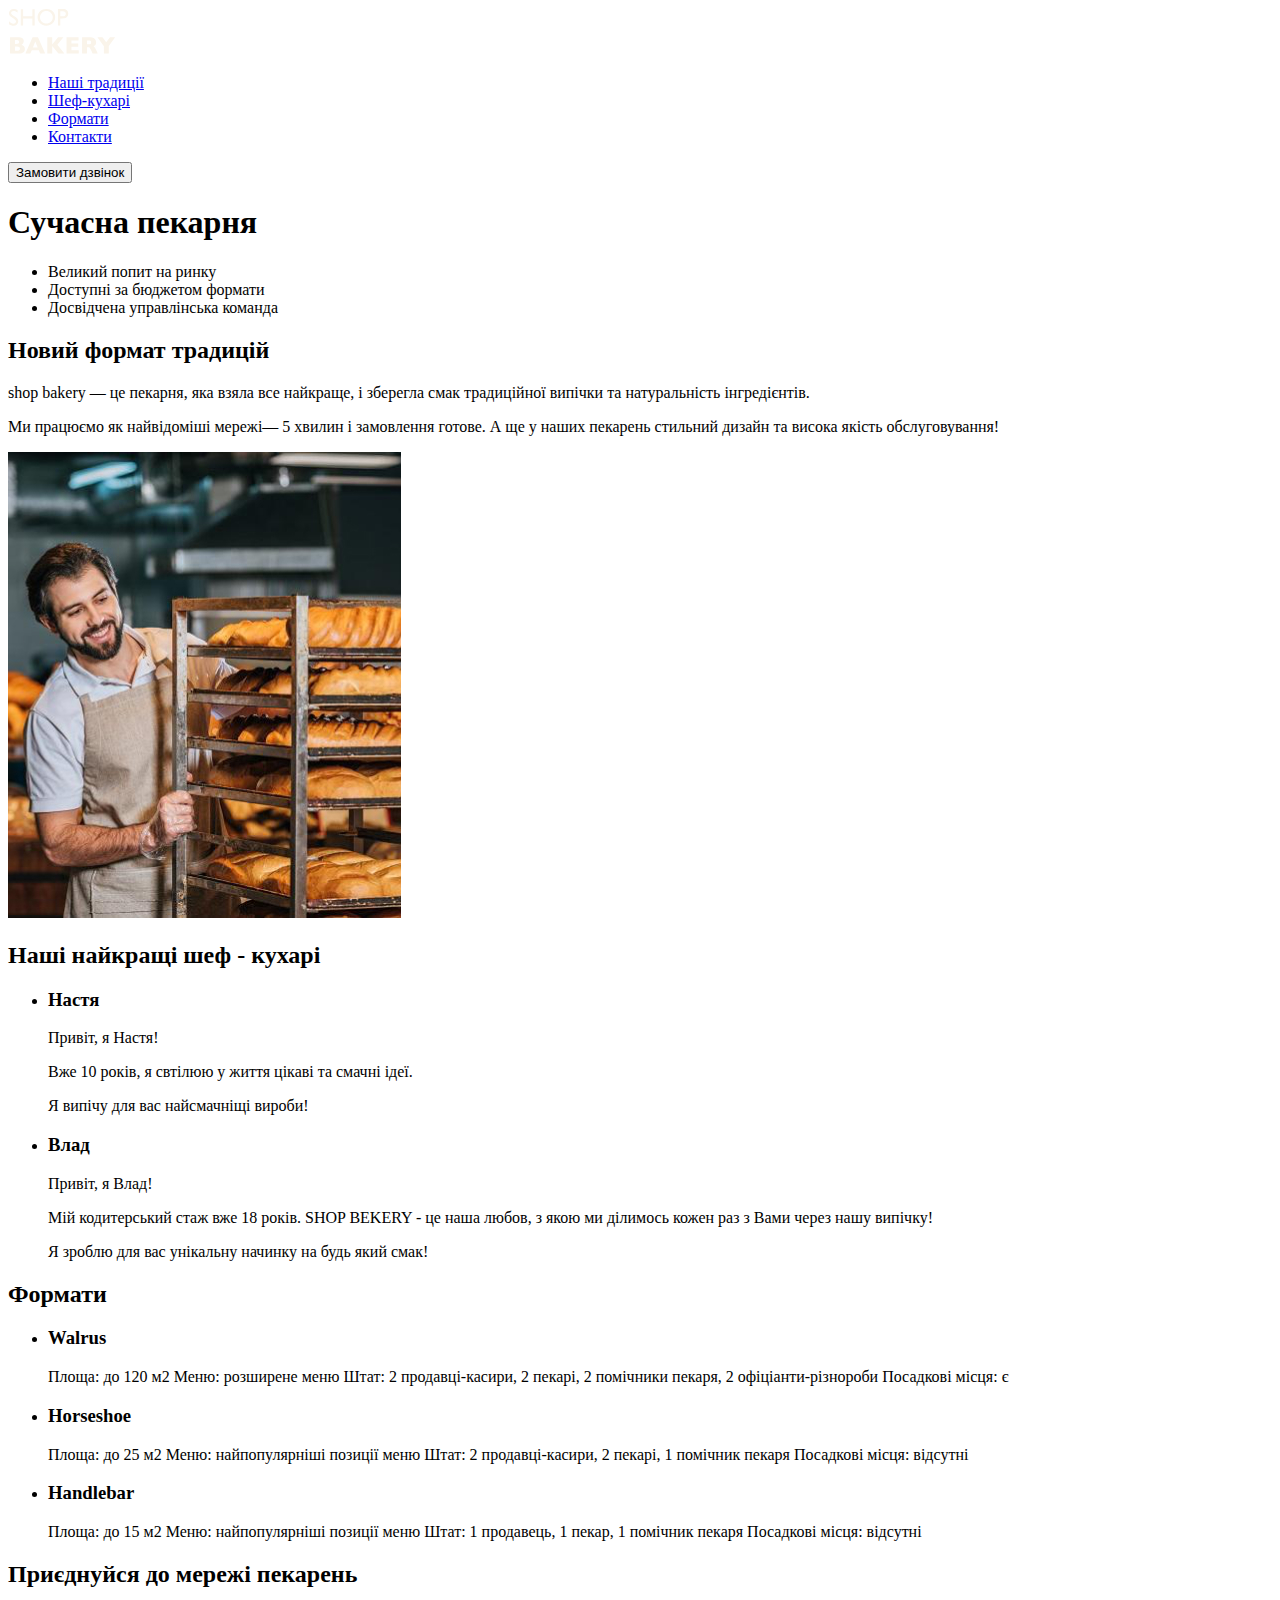
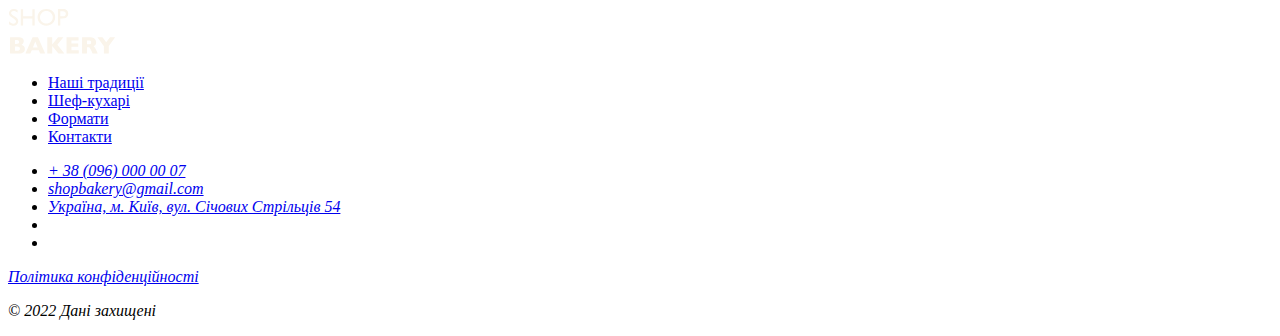
==== index.html @ 0921bd79 "Update index.html and add images" ====
<!DOCTYPE html>
<html lang="en">

<head>
    <meta charset="UTF-8">
    <meta name="viewport" content="width=device-width, initial-scale=1.0">
    <title>Сучасна пекарня</title>
</head>

<body>
    <header>
        <nav>
            <a href="#">
                <img src="./images/logo.svg" alt="логотип: Сучасна пекарня">
            </a>
            <ul>
                <li>
                    <a href="#">Наші традиції</a>
                </li>
                <li>
                    <a href="#">Шеф-кухарі</a>
                </li>
                <li>
                    <a href="#">Формати</a>
                </li>
                <li>
                    <a href="#">Контакти</a>
                </li>
            </ul>
        </nav>
        <button type="button">Замовити дзвінок</button>
    </header>
    <main>
        <section>
            <h1>Сучасна пекарня</h1>
        </section>
        <section>
            <ul>
                <li>Великий попит на ринку </li>
                <li>Доступні за бюджетом формати</li>
                <li>Досвідчена управлінська команда</li>
            </ul>
            <h2>Новий формат традицій</h2>
            <p>
                <span>shop bakery</span> — це пекарня, яка взяла все найкраще, і зберегла смак традиційної випічки та натуральність інгредієнтів.
            </p>
            <p>
                Ми працюємо як найвідоміші мережі— <span>5 хвилин і замовлення готове</span>. А ще у наших пекарень стильний дизайн та висока якість обслуговування!
            </p>
            <img src="./images/baker-man.jpg" alt="мужчина пекарь смотрит на батон с улыбкой">
        </section>
        <section>
            <h2>Наші найкращі шеф - кухарі</h2>
            <ul>
                <li>
                    <article>
                        <h3>Настя</h3>
                        <p>Привіт, я Настя!</p>
                        <p>Вже 10 років, я свтілюю у життя цікаві та смачні ідеї.</p>
                        <p>Я випічу для вас найсмачніщі вироби! </p>
                    </article>
                </li>
                <li>
                    <article>
                        <h3>Влад</h3>
                        <p>Привіт, я Влад!</p>
                        <p>Мій кодитерський стаж вже 18 років. SHOP BEKERY - це наша любов, з якою ми ділимось кожен раз з Вами через нашу випічку!</p>
                        <p>Я зроблю для вас унікальну начинку на будь який смак!</p>
                    </article>
                </li>
            </ul>
        </section>
        <section>
            <h2> Формати</h2>
            <ul>
                <li>
                    <article>
                        <h3>Walrus</h3>
                        <p> Площа: до 120 м2 Меню: розширене меню Штат: 2 продавці-касири, 2 пекарі, 2 помічники пекаря, 2 офіціанти-різнороби Посадкові місця: є</p>
                    </article>
                </li>
                <li>
                    <article>
                        <h3>Horseshoe</h3>
                        <p>Площа: до 25 м2 Меню: найпопулярніші позиції меню Штат: 2 продавці-касири, 2 пекарі, 1 помічник пекаря Посадкові місця: відсутні</p>
                    </article>
                </li>
                <li>
                    <article>
                        <h3>Handlebar</h3>
                        <p>Площа: до 15 м2 Меню: найпопулярніші позиції меню Штат: 1 продавець, 1 пекар, 1 помічник пекаря Посадкові місця: відсутні</p>
                    </article>
                </li>
            </ul>
        </section>
        <section>
            <h2> Приєднуйся до мережі пекарень </h2>
        </section>
    </main>
    <footer>
        <nav>
            <a href="#">
                <img src="./images/logo.svg" alt="логотип: Сучасна пекарня">
            </a>
            <ul>
                <li>
                    <a href="#">Наші традиції</a>
                </li>
                <li>
                    <a href="#">Шеф-кухарі</a>
                </li>
                <li>
                    <a href="#">Формати</a>
                </li>
                <li>
                    <a href="#">Контакти</a>
                </li>
            </ul>
        </nav>
        <address>
            <ul>
                <li>
                    <a href="tel:380960000007">+ 38 (096) 000 00 07 </a>
                </li>
                <li>
                    <a href="mailto:shopbakery@gmail.com">shopbakery@gmail.com</a>
                </li>
                <li><a href="https://maps.app.goo.gl/GXps2FSDBf7oN2yh8" target="_blank">Україна, м. Київ, 
                    вул. Січових Стрільців 54</a>
                </li>
                <li><a href="#" target="_blank"> <!-- facebook icon--> </a></li>
                <li><a href="#" target="_blank"> <!-- instagramm icon--> </a></li>
            
            </ul>
            <a href="#" target="_blank"> Політика конфіденційності </a>
            <p>© 2022 Дані захищені</p>
        </address>
    </footer>
</body>

</html>
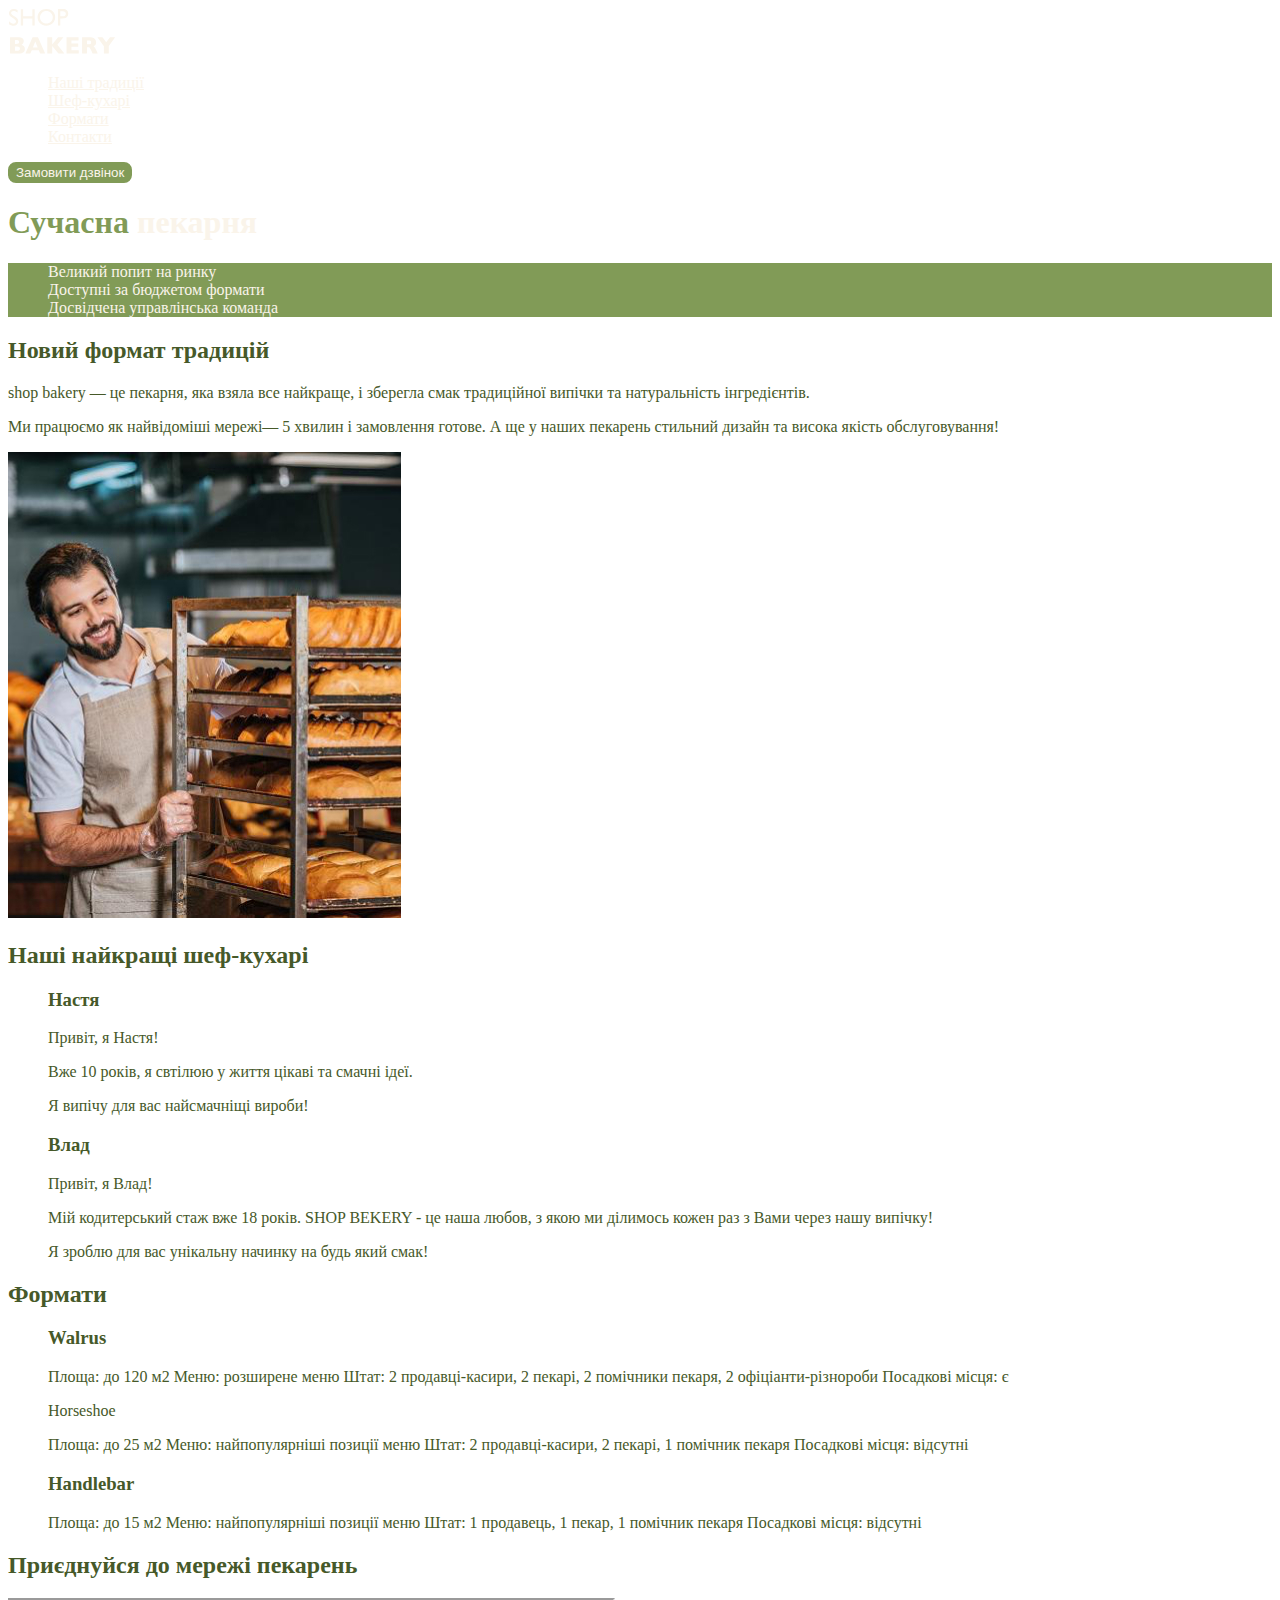
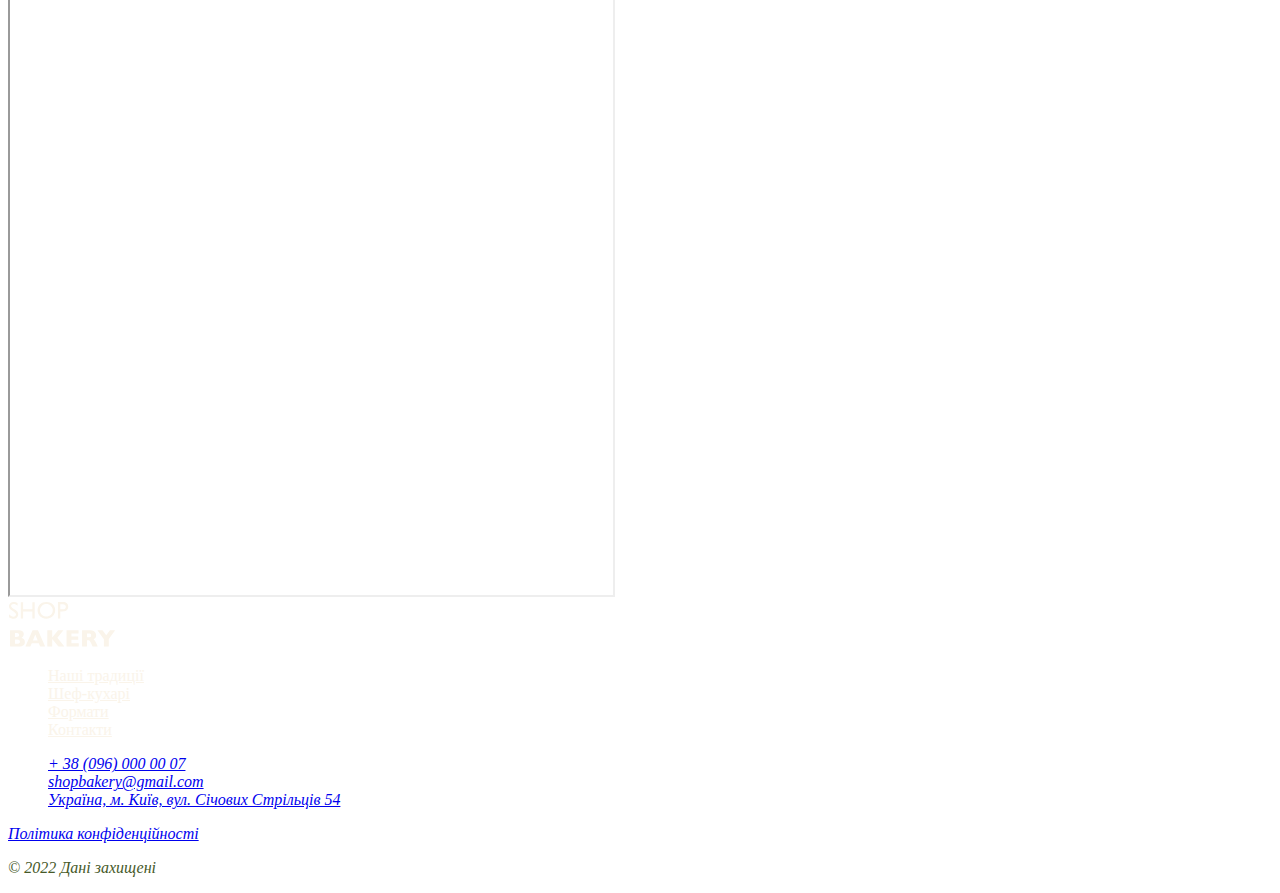
==== commit efe5fbff: "Add styles css and add css variables" ====
--- a/index.html
+++ b/index.html
@@ -1,46 +1,47 @@
 <!DOCTYPE html>
-<html lang="en">
+<html lang="uk">
 
 <head>
     <meta charset="UTF-8">
     <meta name="viewport" content="width=device-width, initial-scale=1.0">
     <title>Сучасна пекарня</title>
+    <link rel="stylesheet" href="./css/styles.css">
 </head>
 
 <body>
     <header>
         <nav>
-            <a href="#">
+            <a href="/">
                 <img src="./images/logo.svg" alt="логотип: Сучасна пекарня">
             </a>
             <ul>
                 <li>
-                    <a href="#">Наші традиції</a>
+                    <a class="link" href="#tradition_section">Наші традиції</a>
                 </li>
                 <li>
-                    <a href="#">Шеф-кухарі</a>
+                    <a class="link" href="#chefs_section">Шеф-кухарі</a>
                 </li>
                 <li>
-                    <a href="#">Формати</a>
+                    <a class="link" href="#formats_section">Формати</a>
                 </li>
                 <li>
-                    <a href="#">Контакти</a>
+                    <a class="link" href="#contact_section">Контакти</a>
                 </li>
             </ul>
         </nav>
-        <button type="button">Замовити дзвінок</button>
+        <button class="button" type="button">Замовити дзвінок</button>
     </header>
     <main>
         <section>
-            <h1>Сучасна пекарня</h1>
+            <h1 class="hero-title"><span class="accent">Сучасна</span> пекарня</h1>
         </section>
-        <section>
-            <ul>
+        <section id="tradition_section">
+            <ul class="advantages_list">
                 <li>Великий попит на ринку </li>
                 <li>Доступні за бюджетом формати</li>
                 <li>Досвідчена управлінська команда</li>
             </ul>
-            <h2>Новий формат традицій</h2>
+            <h2 class="section-title">Новий формат традицій</h2>
             <p>
                 <span>shop bakery</span> — це пекарня, яка взяла все найкраще, і зберегла смак традиційної випічки та натуральність інгредієнтів.
             </p>
@@ -49,8 +50,8 @@
             </p>
             <img src="./images/baker-man.jpg" alt="мужчина пекарь смотрит на батон с улыбкой">
         </section>
-        <section>
-            <h2>Наші найкращі шеф - кухарі</h2>
+        <section id="chefs_section">
+            <h2 class="section-title">Наші найкращі <span class="accent">шеф-кухарі</span></h2>
             <ul>
                 <li>
                     <article>
@@ -70,50 +71,54 @@
                 </li>
             </ul>
         </section>
-        <section>
-            <h2> Формати</h2>
+        <section id="formats_section">
+            <h2 class="section-title"> Формати</h2>
             <ul>
                 <li>
                     <article>
-                        <h3>Walrus</h3>
+                        <h3 lang="en">Walrus</h3>
                         <p> Площа: до 120 м2 Меню: розширене меню Штат: 2 продавці-касири, 2 пекарі, 2 помічники пекаря, 2 офіціанти-різнороби Посадкові місця: є</p>
                     </article>
                 </li>
                 <li>
                     <article>
-                        <h3>Horseshoe</h3>
-                        <p>Площа: до 25 м2 Меню: найпопулярніші позиції меню Штат: 2 продавці-касири, 2 пекарі, 1 помічник пекаря Посадкові місця: відсутні</p>
+                        <h3lang="en">Horseshoe</h3>
+                            <p>Площа: до 25 м2 Меню: найпопулярніші позиції меню Штат: 2 продавці-касири, 2 пекарі, 1 помічник пекаря Посадкові місця: відсутні</p>
                     </article>
                 </li>
                 <li>
                     <article>
-                        <h3>Handlebar</h3>
+                        <h3 lang="en">Handlebar</h3>
                         <p>Площа: до 15 м2 Меню: найпопулярніші позиції меню Штат: 1 продавець, 1 пекар, 1 помічник пекаря Посадкові місця: відсутні</p>
                     </article>
                 </li>
             </ul>
         </section>
-        <section>
-            <h2> Приєднуйся до мережі пекарень </h2>
+        <section id="contact_section">
+            <h2 class="section-title"> Приєднуйся до мережі пекарень </h2>
+            <iframe src="https://www.google.com/maps/embed?pb=!1m18!1m12!1m3!1d2540.1640531314047!2d30.491233500000003!3d50.4566697!2m3!1f0!2f0!3f0!3m2!1i1024!2i768!4f13.1!3m3!1m2!1s0x40d4ce637bfe1717%3A0x5370c2254ad1b952!2z0YPQuy4g0KHQtdGH0LXQstGL0YUg0KHRgtGA0LXQu9GM0YbQvtCyLCA1NCwg0JrQuNC10LIsIDAyMDAw!5e0!3m2!1sru!2sua!4v1700148308128!5m2!1sru!2sua"
+                width="603" height="595" allowfullscreen="" loading="lazy" referrerpolicy="no-referrer-when-downgrade">
+            </iframe>
         </section>
     </main>
+
     <footer>
         <nav>
-            <a href="#">
+            <a href="/">
                 <img src="./images/logo.svg" alt="логотип: Сучасна пекарня">
             </a>
             <ul>
                 <li>
-                    <a href="#">Наші традиції</a>
+                    <a class="link" href="#tradition_section">Наші традиції</a>
                 </li>
                 <li>
-                    <a href="#">Шеф-кухарі</a>
+                    <a class="link" href="#chefs_section">Шеф-кухарі</a>
                 </li>
                 <li>
-                    <a href="#">Формати</a>
+                    <a class="link" href="#formats_section">Формати</a>
                 </li>
                 <li>
-                    <a href="#">Контакти</a>
+                    <a class="link" href="#contact_section">Контакти</a>
                 </li>
             </ul>
         </nav>
@@ -133,7 +138,7 @@
             
             </ul>
             <a href="#" target="_blank"> Політика конфіденційності </a>
-            <p>© 2022 Дані захищені</p>
+            <p>&copy; 2022 Дані захищені</p>
         </address>
     </footer>
 </body>
--- a/css/styles.css
+++ b/css/styles.css
@@ -0,0 +1,55 @@
+:root{
+    --color-primary-light: #faf4ea;
+    --color-primary-dark: #31261a;
+    --color-brand-light: #819b57;
+    --color-brand-dark: #465929;
+}
+
+/* base section */
+body{
+    color: var(--color-brand-dark);
+}
+ul {
+  list-style-type: none;
+}
+
+/* button section */
+.button {
+  border-radius: 8px;
+  border: 2px solid var(--color-brand-light);
+  background-color: var(--color-brand-light);
+  color: var(--color-primary-light);
+  cursor: pointer;
+}
+.button:hover {
+  box-shadow: 0.3em 0.3em 1em rgb(5, 5, 5);
+}
+.button:active {
+  background-color: transparent;
+  color: var(--color-brand-dark);
+}
+/* link section */
+.link {
+  color: var(--color-primary-light);
+}
+.link:hover {
+  color: var(--color-brand-light);
+}
+
+/* Hero section */
+.hero-title {
+  color: var(--color-primary-light);
+}
+.hero-title .accent {
+  color: var(--color-brand-light);
+}
+
+/* advantage section */
+.advantages_list {
+  background-color: var(--color-brand-light);
+  color: var(--color-primary-light);
+}
+
+.section-title .accent{
+    color: var(--color-brand-dark);
+}
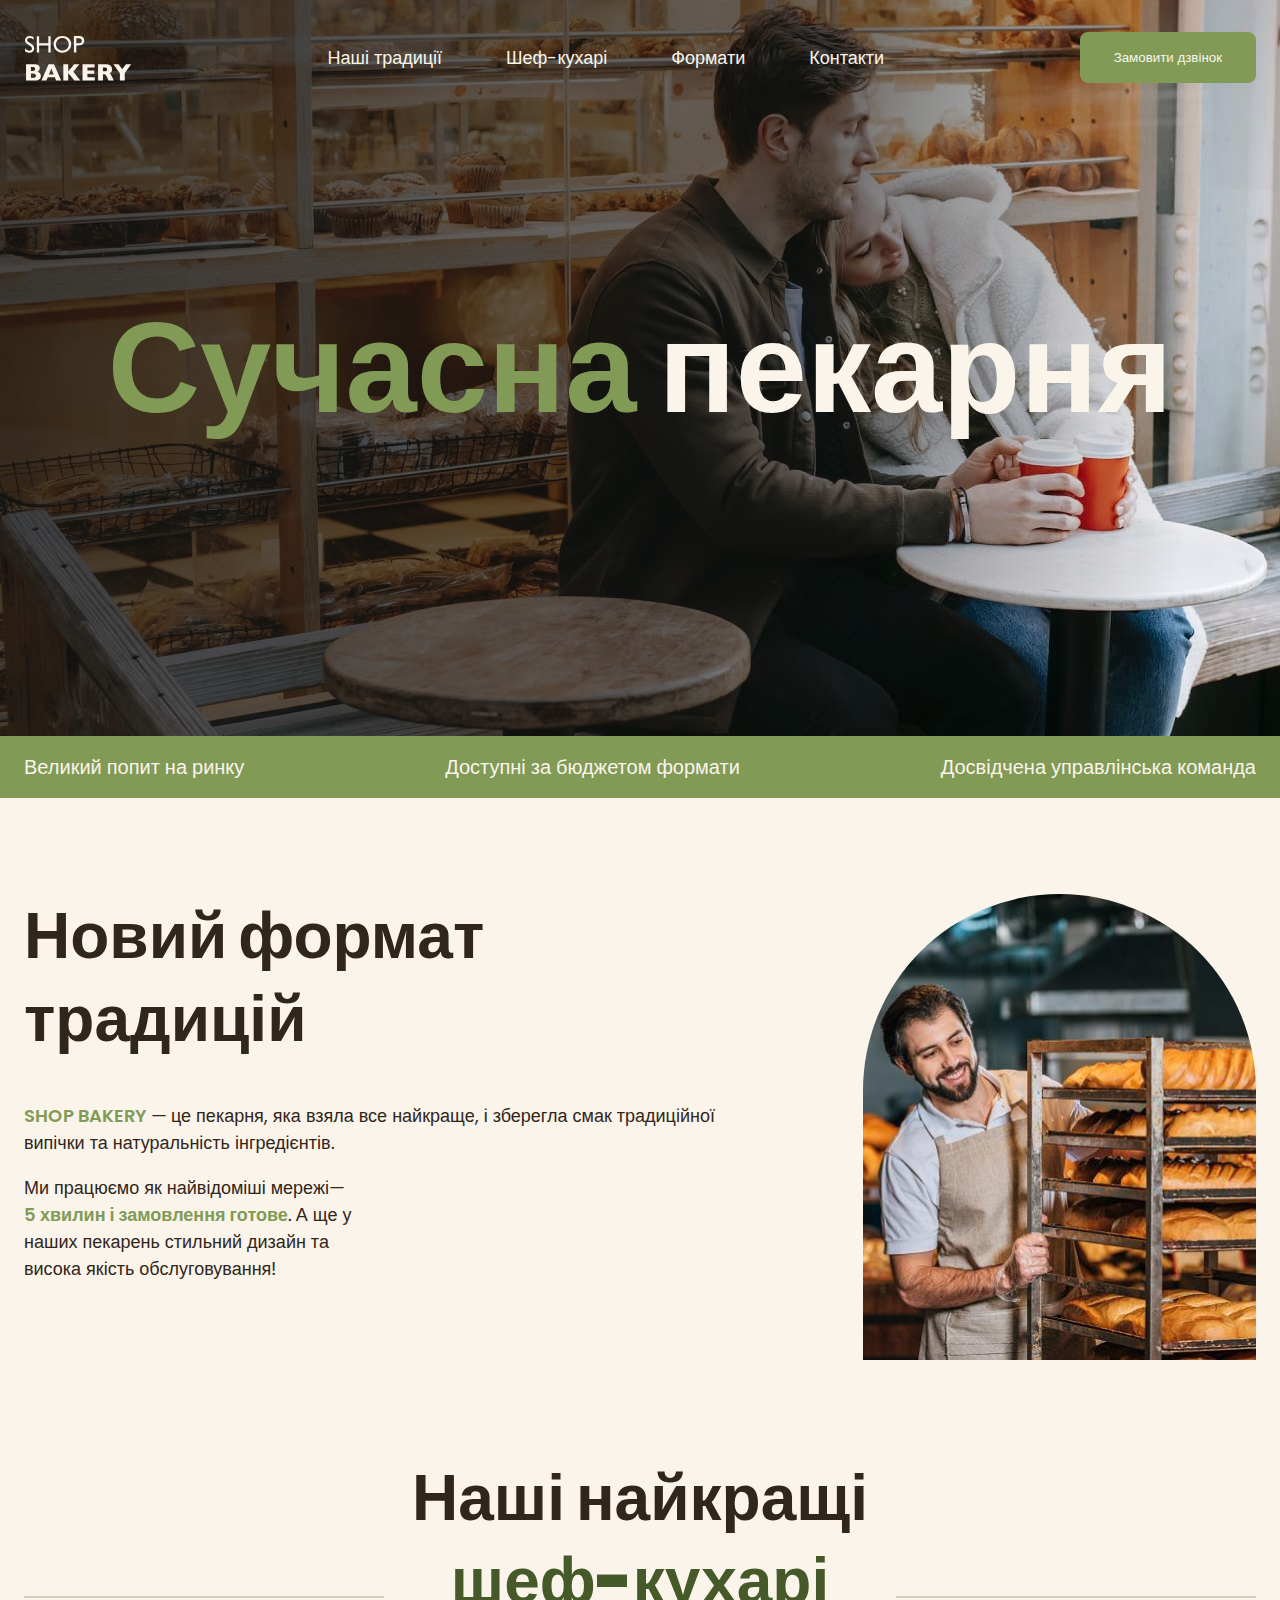
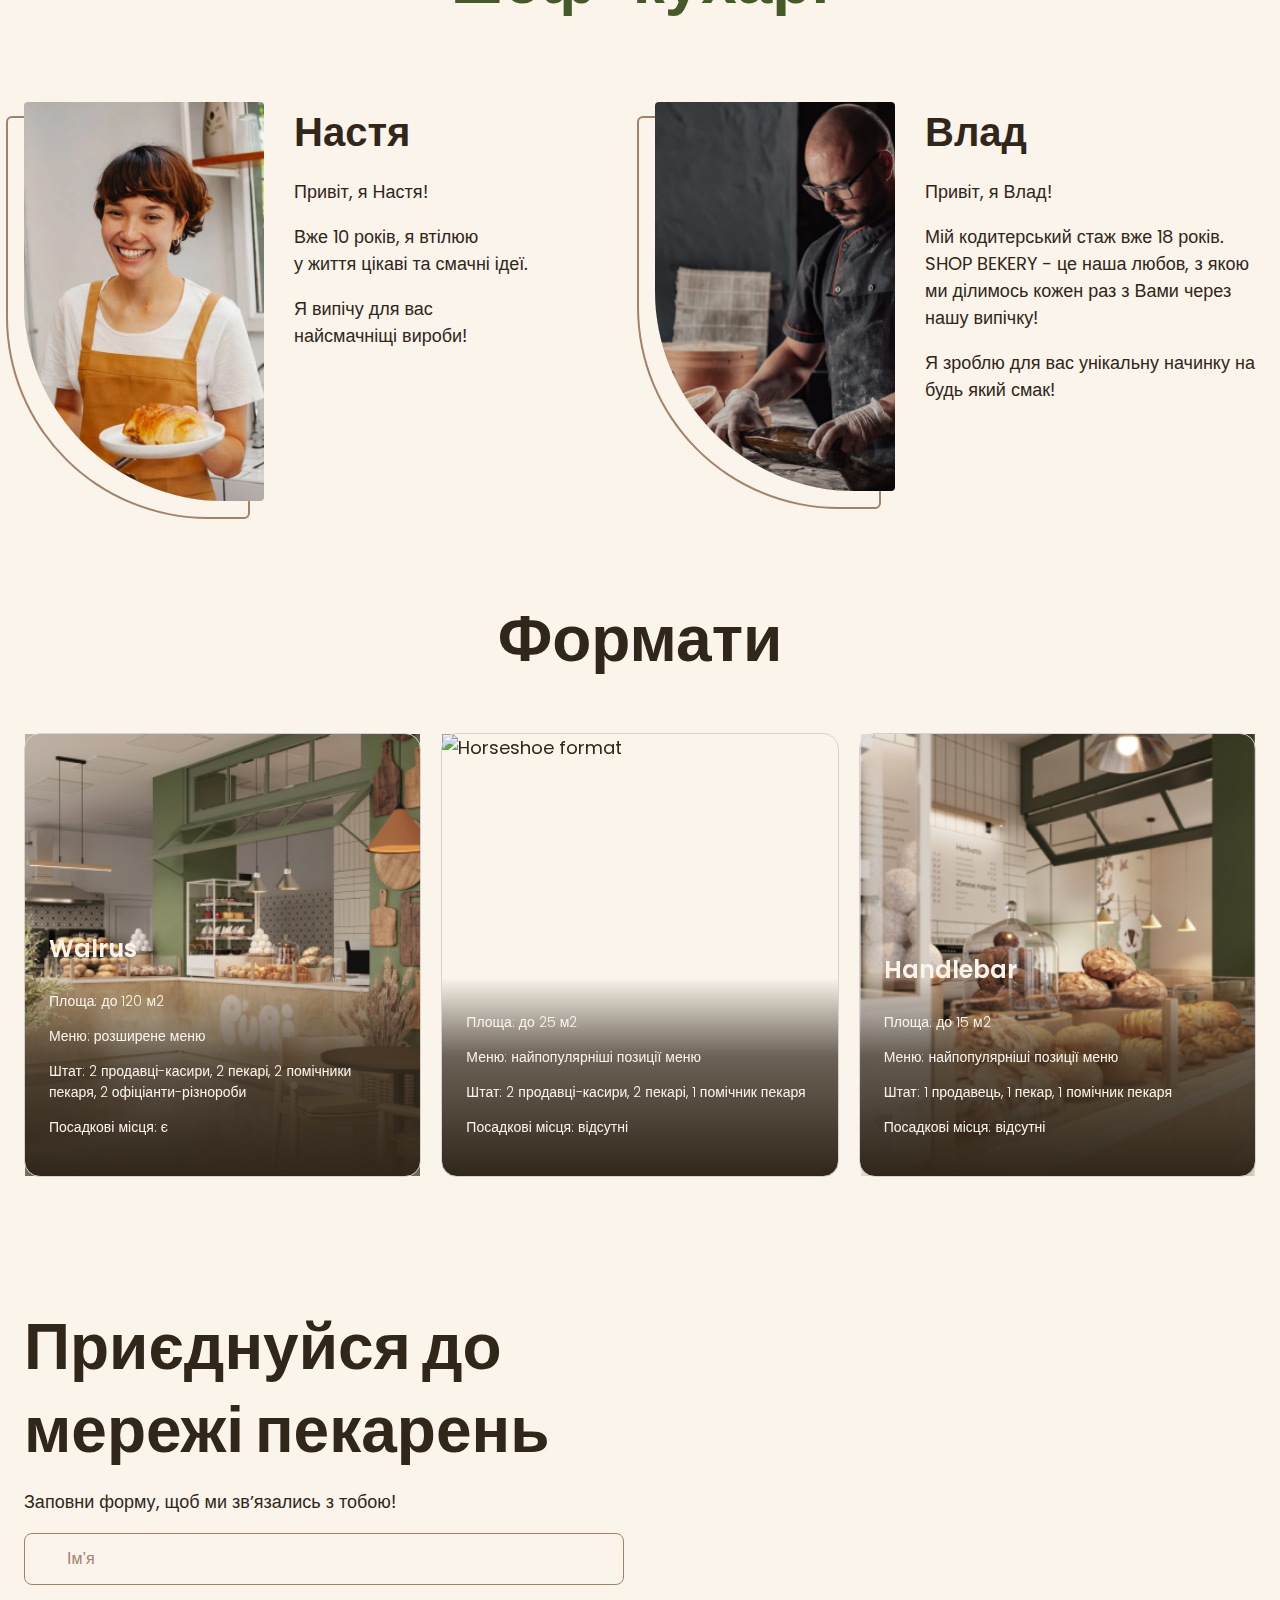
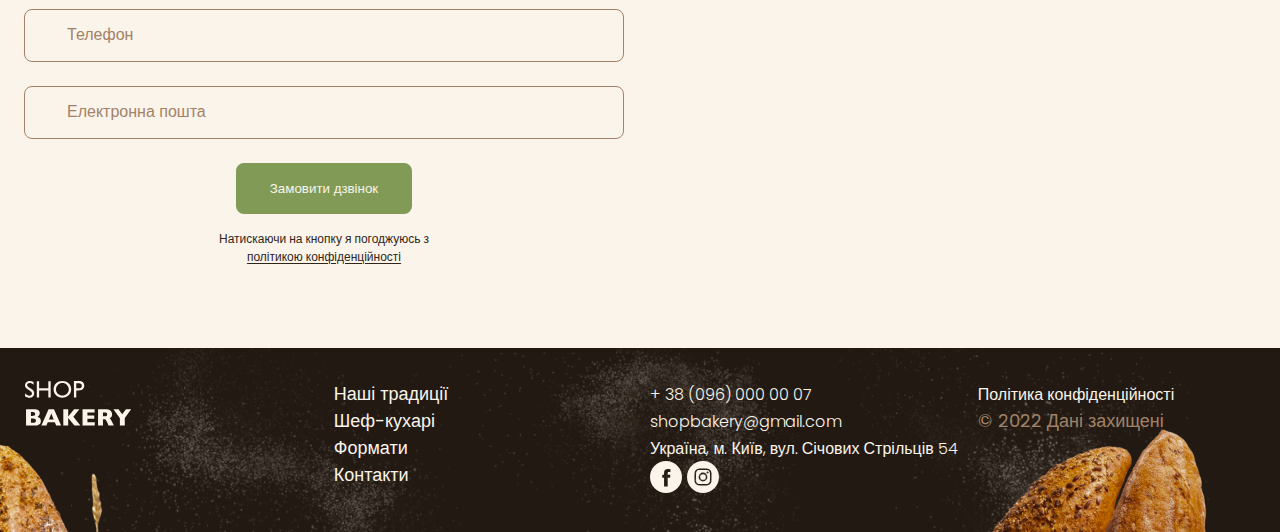
==== commit 10369d31: "Вся CSS верстка" ====
--- a/index.html
+++ b/index.html
@@ -1,146 +1,492 @@
 <!DOCTYPE html>
 <html lang="uk">
+  <head>
+    <meta charset="UTF-8" />
+    <meta name="viewport" content="width=device-width, initial-scale=1.0" />
+    <title>Сучасна пекарня</title>
+    <link rel="stylesheet" href="./css/main.min.css" />
+    <link
+      rel="stylesheet"
+      href="https://cdn.jsdelivr.net/npm/swiper@11/swiper-bundle.min.css"
+    />
+  </head>
 
-<head>
-    <meta charset="UTF-8">
-    <meta name="viewport" content="width=device-width, initial-scale=1.0">
-    <title>Сучасна пекарня</title>
-    <link rel="stylesheet" href="./css/styles.css">
-</head>
-
-<body>
-    <header>
-        <nav>
+  <body>
+    <header class="header">
+      <div class="container">
+        <div class="header__container">
+          <nav class="header__nav">
             <a href="/">
-                <img src="./images/logo.svg" alt="логотип: Сучасна пекарня">
+              <img src="./images/logo.svg" alt="логотип: Сучасна пекарня" />
             </a>
-            <ul>
-                <li>
-                    <a class="link" href="#tradition_section">Наші традиції</a>
-                </li>
-                <li>
-                    <a class="link" href="#chefs_section">Шеф-кухарі</a>
-                </li>
-                <li>
-                    <a class="link" href="#formats_section">Формати</a>
-                </li>
-                <li>
-                    <a class="link" href="#contact_section">Контакти</a>
-                </li>
+            <ul class="header__menu">
+              <li>
+                <a class="link" href="#tradition-section">Наші традиції</a>
+              </li>
+              <li>
+                <a class="link" href="#chefs-section">Шеф-кухарі</a>
+              </li>
+              <li>
+                <a class="link" href="#formats-section">Формати</a>
+              </li>
+              <li>
+                <a class="link" href="#contact-section">Контакти</a>
+              </li>
             </ul>
-        </nav>
-        <button class="button" type="button">Замовити дзвінок</button>
+          </nav>
+          <button class="header__button button modal-btn-open" type="button">
+            Замовити дзвінок
+          </button>
+          <button class="header__burger menu-btn-open" type="button">
+            <svg class="" width="24" height="24">
+              <use href="./images/icons.svg#icon-menu"></use>
+            </svg>
+          </button>
+          <div class="mobile-menu">
+            <button class="mobile-menu__btn-close menu-btn-close" type="button">
+              Close
+            </button>
+          </div>
+        </div>
+      </div>
     </header>
     <main>
-        <section>
-            <h1 class="hero-title"><span class="accent">Сучасна</span> пекарня</h1>
-        </section>
-        <section id="tradition_section">
-            <ul class="advantages_list">
-                <li>Великий попит на ринку </li>
-                <li>Доступні за бюджетом формати</li>
-                <li>Досвідчена управлінська команда</li>
-            </ul>
-            <h2 class="section-title">Новий формат традицій</h2>
-            <p>
-                <span>shop bakery</span> — це пекарня, яка взяла все найкраще, і зберегла смак традиційної випічки та натуральність інгредієнтів.
-            </p>
-            <p>
-                Ми працюємо як найвідоміші мережі— <span>5 хвилин і замовлення готове</span>. А ще у наших пекарень стильний дизайн та висока якість обслуговування!
-            </p>
-            <img src="./images/baker-man.jpg" alt="мужчина пекарь смотрит на батон с улыбкой">
-        </section>
-        <section id="chefs_section">
-            <h2 class="section-title">Наші найкращі <span class="accent">шеф-кухарі</span></h2>
-            <ul>
-                <li>
-                    <article>
-                        <h3>Настя</h3>
-                        <p>Привіт, я Настя!</p>
-                        <p>Вже 10 років, я свтілюю у життя цікаві та смачні ідеї.</p>
-                        <p>Я випічу для вас найсмачніщі вироби! </p>
-                    </article>
+      <section class="hero-section">
+        <div class="container">
+          <h1 class="hero-section__title">
+            <span class="text-brand">Сучасна</span> пекарня
+          </h1>
+          <button
+            class="hero-section__button button modal-btn-open"
+            type="button"
+          >
+            Замовити дзвінок
+          </button>
+        </div>
+      </section>
+      <section class="advantages-section">
+        <div class="container">
+          <h2 class="visually-hidden">Наші переваги</h2>
+          <ul class="advantages-section__list">
+            <li class="advantages-section__item">Великий попит на ринку</li>
+            <li class="advantages-section__item">
+              Доступні за бюджетом формати
+            </li>
+            <li class="advantages-section__item">
+              Досвідчена управлінська команда
+            </li>
+          </ul>
+        </div>
+      </section>
+      <section class="section tradition-section" id="tradition-section">
+        <div class="container">
+          <div class="tradition-section__container">
+            <div class="tradition-section__content">
+              <h2 class="tradition-section__title section__title">
+                Новий формат традицій
+              </h2>
+              <p>
+                <span class="text-brand text-bold text-uppercase"
+                  >shop bakery</span
+                >
+                — це пекарня, яка взяла все найкраще, і зберегла смак
+                традиційної випічки та натуральність інгредієнтів.
+              </p>
+              <p
+                class="tradition-section__text tradition-section__text--limited"
+              >
+                Ми працюємо як найвідоміші мережі—
+                <span class="text-brand text-bold"
+                  >5 хвилин і замовлення готове</span
+                >. А ще у наших пекарень стильний дизайн та висока якість
+                обслуговування!
+              </p>
+            </div>
+            <img
+              class="tradition-section__image"
+              srcset="./images/baker-man.jpg 1x, ./images/baker-man@3x.jpg 2x"
+              src="./images/baker-man.jpg"
+              alt="мужчина пекарь смотрит на батон с улыбкой"
+            />
+          </div>
+        </div>
+      </section>
+      <section class="chefs-section section" id="chefs-section">
+        <div class="container">
+          <h2
+            class="chefs-section__title section__title section__title--centered"
+          >
+            Наші найкращі <br /><span class="text-brand-dark">шеф-кухарі</span>
+          </h2>
+          <ul class="chefs-section__list">
+            <li class="chefs-section__item">
+              <article class="chef-card">
+                <img
+                  class="chef-card__photo"
+                  src="./images/nastya-shef.jpg"
+                  alt="Nastya shef"
+                />
+                <div>
+                  <h3 class="chef-card__title">Настя</h3>
+                  <div class="chef-card__text">
+                    <p>Привіт, я Настя!</p>
+                    <p>
+                      Вже 10 років, я втілюю<br />
+                      у життя цікаві та смачні ідеї.
+                    </p>
+                    <p>
+                      Я випічу для вас<br />
+                      найсмачніщі вироби!
+                    </p>
+                  </div>
+                </div>
+              </article>
+            </li>
+            <li class="chefs-section__item">
+              <article class="chef-card">
+                <img
+                  class="chef-card__photo"
+                  src="./images/vlad-shef.jpg"
+                  alt="Vlad shef"
+                />
+                <div>
+                  <h3 class="chef-card__title">Влад</h3>
+                  <div class="chef-card__text">
+                    <p>Привіт, я Влад!</p>
+                    <p>
+                      Мій кодитерський стаж вже 18 років. SHOP BEKERY - це наша
+                      любов, з якою ми ділимось кожен раз з Вами через нашу
+                      випічку!
+                    </p>
+                    <p>Я зроблю для вас унікальну начинку на будь який смак!</p>
+                  </div>
+                </div>
+              </article>
+            </li>
+          </ul>
+        </div>
+      </section>
+      <section class="formats-section section" id="formats-section">
+        <div class="container">
+          <h2
+            class="formats-section__title section__title section__title--centered"
+          >
+            Формати
+          </h2>
+          <div class="formats-section__slider">
+            <button class="formats-section__button carousel-button prev" type="button">
+              <svg width="16" height="16">
+                <use href="./images/icons.svg#icon-arrow"></use>
+              </svg>
+            </button>
+            <div class="formats-section__container swiper-container">
+              <ul class="formats-section__list swiper-wrapper">
+                <li class="swiper-slide">
+                  <article class="format-card">
+                    <img
+                      class="format-card__image"
+                      src="./images/valrus-format.jpg"
+                      alt="Valrus format"
+                    />
+                    <h3 class="format-card__title" lang="en">Walrus</h3>
+                    <div class="format-card__text">
+                      <p>Площа: до 120 м2</p>
+                      <p>Меню: розширене меню</p>
+                      <p>
+                        Штат: 2 продавці-касири, 2 пекарі, 2 помічники пекаря, 2
+                        офіціанти-різнороби
+                      </p>
+                      <p>Посадкові місця: є</p>
+                    </div>
+                  </article>
                 </li>
-                <li>
-                    <article>
-                        <h3>Влад</h3>
-                        <p>Привіт, я Влад!</p>
-                        <p>Мій кодитерський стаж вже 18 років. SHOP BEKERY - це наша любов, з якою ми ділимось кожен раз з Вами через нашу випічку!</p>
-                        <p>Я зроблю для вас унікальну начинку на будь який смак!</p>
-                    </article>
+                <li class="swiper-slide">
+                  <article class="format-card">
+                    <img
+                      class="format-card__image"
+                      src="./images/Horseshoe-format.jpg"
+                      alt="Horseshoe format"
+                    />
+                    <h3 class="format-card__title" lang="en">Horseshoe</h3>
+                    <div class="format-card__text">
+                      <p>Площа: до 25 м2</p>
+                      <p>Меню: найпопулярніші позиції меню</p>
+                      <p>
+                        Штат: 2 продавці-касири, 2 пекарі, 1 помічник пекаря
+                      </p>
+                      <p>Посадкові місця: відсутні</p>
+                    </div>
+                  </article>
                 </li>
-            </ul>
-        </section>
-        <section id="formats_section">
-            <h2 class="section-title"> Формати</h2>
-            <ul>
-                <li>
-                    <article>
-                        <h3 lang="en">Walrus</h3>
-                        <p> Площа: до 120 м2 Меню: розширене меню Штат: 2 продавці-касири, 2 пекарі, 2 помічники пекаря, 2 офіціанти-різнороби Посадкові місця: є</p>
-                    </article>
+                <li class="swiper-slide">
+                  <article class="format-card">
+                    <img
+                      class="format-card__image"
+                      src="./images/handlebar-format.jpg"
+                      alt="Handlebar format"
+                    />
+                    <h3 class="format-card__title" lang="en">Handlebar</h3>
+                    <div class="format-card__text">
+                      <p>Площа: до 15 м2</p>
+                      <p>Меню: найпопулярніші позиції меню</p>
+                      <p>Штат: 1 продавець, 1 пекар, 1 помічник пекаря</p>
+                      <p>Посадкові місця: відсутні</p>
+                    </div>
+                  </article>
                 </li>
-                <li>
-                    <article>
-                        <h3lang="en">Horseshoe</h3>
-                            <p>Площа: до 25 м2 Меню: найпопулярніші позиції меню Штат: 2 продавці-касири, 2 пекарі, 1 помічник пекаря Посадкові місця: відсутні</p>
-                    </article>
-                </li>
-                <li>
-                    <article>
-                        <h3 lang="en">Handlebar</h3>
-                        <p>Площа: до 15 м2 Меню: найпопулярніші позиції меню Штат: 1 продавець, 1 пекар, 1 помічник пекаря Посадкові місця: відсутні</p>
-                    </article>
-                </li>
-            </ul>
-        </section>
-        <section id="contact_section">
-            <h2 class="section-title"> Приєднуйся до мережі пекарень </h2>
-            <iframe src="https://www.google.com/maps/embed?pb=!1m18!1m12!1m3!1d2540.1640531314047!2d30.491233500000003!3d50.4566697!2m3!1f0!2f0!3f0!3m2!1i1024!2i768!4f13.1!3m3!1m2!1s0x40d4ce637bfe1717%3A0x5370c2254ad1b952!2z0YPQuy4g0KHQtdGH0LXQstGL0YUg0KHRgtGA0LXQu9GM0YbQvtCyLCA1NCwg0JrQuNC10LIsIDAyMDAw!5e0!3m2!1sru!2sua!4v1700148308128!5m2!1sru!2sua"
-                width="603" height="595" allowfullscreen="" loading="lazy" referrerpolicy="no-referrer-when-downgrade">
+              </ul>
+              <div class="pagination">
+                <span
+                  class="pagination__button"
+                ></span>
+                <button
+                  class="pagination__button"
+                ></span>
+                <span
+                  class="pagination__button"
+                ></button>
+                <span
+                  class="pagination__button"
+                ></span>
+              </div>
+            </div>
+            <button class="formats-section__button carousel-button next" type="button">
+              <svg width="16" height="16">
+                <use href="./images/icons.svg#icon-arrow"></use>
+              </svg>
+            </button>
+          </div>
+        </div>
+      </section>
+      <section class="contact-section section" id="contact-section">
+        <div class="container">
+          <div class="contact-section__container">
+            <div class="contact-section__form">
+              <h2 class="contact-section__title section__title">
+                Приєднуйся до мережі пекарень
+              </h2>
+              <p>Заповни форму, щоб ми звʼязались з тобою!</p>
+              <form name="contact-form" autocomplete="off">
+                <div class="contact-section__form-field input">
+                  <label class="input__label visually-hidden" for="user-name"
+                    >Ім’я</label
+                  >
+                  <input
+                    class="input__control"
+                    type="tel"
+                    name="user-tel"
+                    id="user-tel"
+                    placeholder="Ім’я"
+                  />
+                </div>
+                <div class="contact-section__form-field input">
+                  <label class="input__label visually-hidden" for="user-tel"
+                    >Телефон</label
+                  >
+                  <input
+                    class="input__control"
+                    type="text"
+                    name="user-name"
+                    id="user-name"
+                    placeholder="Телефон"
+                    pattern="^\+[0-9]{12}"
+                  />
+                </div>
+                <div class="contact-section__form-field input">
+                  <label class="input__label visually-hidden" for="user-email"
+                    >Електронна пошта</label
+                  >
+                  <input
+                    class="input__control"
+                    type="email"
+                    name="user-email"
+                    id="user-email"
+                    placeholder="Електронна пошта"
+                  />
+                </div>
+
+                <button class="contact-section__button button" type="submit">
+                  Замовити дзвінок
+                </button>
+              </form>
+              <p class="form-terms">
+                Натискаючи на кнопку я погоджуюсь з
+                <a class="form-terms__link" href="#"
+                  >політикою конфіденційності</a
+                >
+              </p>
+            </div>
+            <iframe
+              class="contact-section__map"
+              src="https://www.google.com/maps/embed?pb=!1m18!1m12!1m3!1d2540.1640531314047!2d30.491233500000003!3d50.4566697!2m3!1f0!2f0!3f0!3m2!1i1024!2i768!4f13.1!3m3!1m2!1s0x40d4ce637bfe1717%3A0x5370c2254ad1b952!2z0YPQuy4g0KHQtdGH0LXQstGL0YUg0KHRgtGA0LXQu9GM0YbQvtCyLCA1NCwg0JrQuNC10LIsIDAyMDAw!5e0!3m2!1sru!2sua!4v1700148308128!5m2!1sru!2sua"
+               allowfullscreen=""
+              loading="lazy"
+              referrerpolicy="no-referrer-when-downgrade"
+            >
             </iframe>
-        </section>
+          </div>
+        </div>
+      </section>
     </main>
 
-    <footer>
-        <nav>
-            <a href="/">
-                <img src="./images/logo.svg" alt="логотип: Сучасна пекарня">
+    <footer class="footer">
+      <div class="container">
+        <div class="footer__container">
+          <nav class="footer__nav">
+            <div class="footer__logo">
+              <a href="/">
+                <img src="./images/logo.svg" alt="логотип: Сучасна пекарня" />
+              </a>
+            </div>
+            <ul class="footer__menu">
+              <li>
+                <a class="link" href="#tradition-section">Наші традиції</a>
+              </li>
+              <li>
+                <a class="link" href="#chefs-section">Шеф-кухарі</a>
+              </li>
+              <li>
+                <a class="link" href="#formats-section">Формати</a>
+              </li>
+              <li>
+                <a class="link" href="#contact-section">Контакти</a>
+              </li>
+            </ul>
+          </nav>
+          <address class="footer__address">
+            <div  class="footer__address-contacts>
+            <ul class="footer__address-list">
+              <li>
+                <a class="footer__address-link" href="tel:380960000007"
+                  >+ 38 (096) 000 00 07
+                </a>
+              </li>
+              <li>
+                <a
+                  class="footer__address-link"
+                  href="mailto:shopbakery@gmail.com"
+                  >shopbakery@gmail.com</a
+                >
+              </li>
+              <li>
+                <a
+                  class="footer__address-link"
+                  href="https://maps.app.goo.gl/GXps2FSDBf7oN2yh8"
+                  target="-blank"
+                  >Україна, м. Київ, вул. Січових Стрільців 54</a
+                >
+              </li>
+            </ul>
+            <div>
+            <a href="#" target="-blank">
+              <svg class="footer__address-icon" width="32" height="32">
+                <use href="./images/icons.svg#icon-facebook"></use>
+              </svg>
             </a>
-            <ul>
-                <li>
-                    <a class="link" href="#tradition_section">Наші традиції</a>
-                </li>
-                <li>
-                    <a class="link" href="#chefs_section">Шеф-кухарі</a>
-                </li>
-                <li>
-                    <a class="link" href="#formats_section">Формати</a>
-                </li>
-                <li>
-                    <a class="link" href="#contact_section">Контакти</a>
-                </li>
-            </ul>
-        </nav>
-        <address>
-            <ul>
-                <li>
-                    <a href="tel:380960000007">+ 38 (096) 000 00 07 </a>
-                </li>
-                <li>
-                    <a href="mailto:shopbakery@gmail.com">shopbakery@gmail.com</a>
-                </li>
-                <li><a href="https://maps.app.goo.gl/GXps2FSDBf7oN2yh8" target="_blank">Україна, м. Київ, 
-                    вул. Січових Стрільців 54</a>
-                </li>
-                <li><a href="#" target="_blank"> <!-- facebook icon--> </a></li>
-                <li><a href="#" target="_blank"> <!-- instagramm icon--> </a></li>
             
-            </ul>
-            <a href="#" target="_blank"> Політика конфіденційності </a>
-            <p>&copy; 2022 Дані захищені</p>
-        </address>
+            <a href="#" target="-blank">
+              <svg class="footer__address-icon" width="32" height="32">
+                    <use href="./images/icons.svg#icon-instagram"></use>
+                  </svg>
+                </a>
+              </div></div>
+            <div class="footer__address-info">
+              <a class="footer__address-link" href="#" target="-blank">
+                Політика конфіденційності
+              </a>
+              <p class="footer__address-copyright">
+                &copy; 2022 Дані захищені
+              </p>
+            </div>
+          </address>
+        </div>
+      </div>
     </footer>
-</body>
-
-</html>+    <div class="backdrop is-hidden">
+      <!-- <div class="backdrop"> -->
+      <div class="modal">
+        <h1>Замовити дзвінок</h1>
+        <p>Залишіть заявку та наш спеціаліст зв'яжеться з Вами!</p>
+        <button class="modal__btn-close modal-btn-close" type="button">
+          Close
+        </button>
+        <form name="modal-form" autocomplete="off" novalidate>
+          <div class="modal__form-field input">
+            <label class="input__label visually-hidden" for="user-name"
+              >Ім’я</label
+            >
+            <input
+              class="input__control"
+              type="tel"
+              name="user-tel"
+              id="user-tel"
+              placeholder="Ім’я"
+            />
+          </div>
+          <div class="modal__form-field input">
+            <label class="input__label visually-hidden" for="user-tel"
+              >Телефон</label
+            >
+            <input
+              class="input__control"
+              type="text"
+              name="user-name"
+              id="user-name"
+              placeholder="Телефон"
+            />
+          </div>
+          <div class="modal__form-field input">
+            <label class="input__label visually-hidden" for="user-email">
+              Електронна пошта
+            </label>
+            <input
+              class="input__control"
+              type="email"
+              name="user-email"
+              id="user-email"
+              placeholder="Електронна пошта"
+            />
+          </div>
+          <!-- <div class="form-field">
+            <input
+              class="form-input"
+              type="text"
+              name="user-name"
+              id="user-name"
+            />
+            <label class="form-label" for="user-name">Ім’я</label>
+          </div>
+          <div class="form-field">
+            <input
+              class="form-input"
+              type="tel"
+              name="user-tel"
+              id="user-tel"
+            />
+            <label class="form-label" for="user-tel">Телефон</label>
+          </div>
+          <div class="form-field">
+            <input
+              class="form-input"
+              type="email"
+              name="user-email"
+              id="user-email"
+            />
+            <label class="form-label" for="user-email">Електронна пошта</label>
+          </div> -->
+          <button class="modal__button button" type="submit">
+            Замовити дзвінок
+          </button>
+        </form>
+        <p class="form-terms">
+          Натискаючи на кнопку я погоджуюсь з
+          <a class="form-terms__link" href="#">політикою конфіденційності</a>
+        </p>
+      </div>
+    </div>
+    <script src="./js/modal.js"></script>
+    <script src="./js/mobile-menu.js"></script>
+    <script src="https://cdn.jsdelivr.net/npm/swiper@11/swiper-bundle.min.js"></script>
+    <script src="./js/formats-slider.js"></script>
+  </body>
+</html>
--- a/css/main.min.css
+++ b/css/main.min.css
@@ -0,0 +1 @@
+@font-face{font-display:swap;font-family:"Poppins";font-style:normal;font-weight:300;src:url("../fonts/poppins-v20-latin-300.woff2") format("woff2")}@font-face{font-display:swap;font-family:"Poppins";font-style:normal;font-weight:400;src:url("../fonts/poppins-v20-latin-regular.woff2") format("woff2")}@font-face{font-display:swap;font-family:"Poppins";font-style:normal;font-weight:600;src:url("../fonts/poppins-v20-latin-600.woff2") format("woff2")}@font-face{font-display:swap;font-family:"Poppins";font-style:normal;font-weight:900;src:url("../fonts/poppins-v20-latin-900.woff2") format("woff2")}:root{--color-primary-light: #faf4ea;--color-primary-dark: #31261a;--color-secondary-dark: #a28268;--color-brand-normal: #819b57;--color-brand-light: #cfcfbc;--color-brand-dark: #465929;--color-copyright: #a18268}*,*::after,*::before{box-sizing:border-box}body{color:var(--color-primary-dark);font-family:"Poppins",sans-serif;background-color:var(--color-primary-light);font-size:16px;font-weight:300;line-height:1.5;margin:0}@media screen and (min-width: 768px){body{font-size:18px;font-weight:400}}h1,h2,h3,h4,h5,h6,p{margin-top:0}img{display:block;max-width:100%;height:auto;-o-object-fit:cover;object-fit:cover}a{display:inline-block}ul{margin:0;padding:0;list-style-type:none}address{font-style:normal}.text-brand{color:var(--color-brand-normal)}.text-brand-dark{color:var(--color-brand-dark)}.text-bold{font-weight:600}.text-uppercase{text-transform:uppercase}.visually-hidden{position:absolute;left:-10000px;top:auto;width:1px;height:1px;overflow:hidden}.button{display:block;padding:16px 32px;border-radius:8px;border:2px solid var(--color-brand-normal);background-color:var(--color-brand-normal);color:var(--color-primary-light);cursor:pointer;font-weight:600px}.button:active{box-shadow:.3em .3em 1em #050505}.button:hover{background-color:rgba(0,0,0,0);color:var(--color-brand-dark);font-weight:600}.carousel-button{display:flex;align-items:center;justify-content:center;flex-shrink:0;width:44px;height:44px;padding:0;fill:var(--color-primary-dark);background-color:rgba(0,0,0,0);border-radius:50%;border:1px solid var(--color-brand-dark);cursor:pointer}.carousel-button:hover{background-color:var(--color-primary-dark);fill:var(--color-primary-light)}.carousel-button.next{transform:rotate(180deg)}.chef-card{display:flex;align-items:flex-start;gap:16px}@media screen and (min-width: 1280px){.chef-card{gap:30px}}.chef-card__title{margin-bottom:16px;font-size:24px;font-weight:600}@media screen and (min-width: 768px){.chef-card__title{font-size:40px}}.chef-card__text{font-size:14px;margin-bottom:24px}.chef-card__text:last-child{margin-bottom:0}@media screen and (min-width: 768px){.chef-card__text{font-size:18px}}.chef-card__photo{width:140px;border-radius:4px 4px 4px 200px;box-shadow:-16px 16px 0 0 var(--color-primary-light),-16px 16px 0 2px var(--color-secondary-dark)}@media screen and (min-width: 1280px){.chef-card__photo{width:240px}}.format-card{position:relative;height:444px;padding:24px;background-image:linear-gradient(180deg, rgba(49, 38, 26, 0) 55.21%, rgba(49, 38, 26, 0.71) 72.92%, var(--color-primary-dark) 100%);border:1px solid #d3d3d3;border-radius:16px;transition:transform scale .3s;display:flex;flex-direction:column;justify-content:flex-end}.format-card__title{color:var(--color-primary-light);font-size:24px;font-weight:600}.format-card__text{font-size:14px;font-weight:300;color:var(--color-primary-light)}.format-card__image{position:absolute;top:0;right:0;width:100%;height:100%;z-index:-1}.input{margin-bottom:32px}.input__label{display:block}.input__control{padding:16px 42px;width:100%;border-radius:8px;border:1px solid var(--color-secondary-dark);background-color:rgba(0,0,0,0);font-size:16px;line-height:1.17}.input__control:focus{border-color:var(--color-brand-normal);outline:none}.input__control::-moz-placeholder{color:var(--color-secondary-dark)}.input__control::placeholder{color:var(--color-secondary-dark)}.input__control:focus::-moz-placeholder{color:var(--color-primary-dark)}.input__control:focus::placeholder{color:var(--color-primary-dark)}.input__control::-moz-placeholder{color:var(--color-secondary-dark);font-size:16px;line-height:1.17}.input__control::placeholder{color:var(--color-secondary-dark);font-size:16px;line-height:1.17}.link{color:var(--color-primary-light);text-decoration:none;transition:color .3s}.link:hover{color:var(--color-brand-normal);font-weight:600}.link:active{box-shadow:.3em .3em 1em #050505}.pagination{display:flex;align-items:center;justify-content:center;gap:24px}.pagination__button{width:12px;height:12px;padding:0;background-color:var(--color-secondary-dark);border-radius:50%}.pagination__button--active{background-color:var(--color-brand-normal)}.advantages-section{padding:16px 0}@media screen and (min-width: 768px){.advantages-section{background-color:var(--color-brand-normal)}}.advantages-section__list{display:flex;flex-direction:column;gap:16px;background-color:var(--color-brand-light);border-radius:24px;padding:24px 40px}@media screen and (min-width: 768px){.advantages-section__list{flex-direction:row;justify-content:space-between;gap:40px;background-color:rgba(0,0,0,0);border-radius:0;padding:0}}.advantages-section__item{font-size:14px;font-weight:300}@media screen and (min-width: 768px){.advantages-section__item{color:var(--color-primary-light);font-size:20px}}.chefs-section__title{position:relative;margin:0 auto 24px}@media screen and (min-width: 1280px){.chefs-section__title{margin-bottom:80px}}.chefs-section__title::after,.chefs-section__title::before{display:none;position:absolute;bottom:24px;width:360px;height:2px;background-color:var(--color-brand-light);content:""}@media screen and (min-width: 1280px){.chefs-section__title::after,.chefs-section__title::before{display:block}}.chefs-section__title::before{left:0}.chefs-section__title::after{right:0}.chefs-section__list{display:flex;flex-direction:column;flex-wrap:wrap;gap:20px}@media screen and (min-width: 768px){.chefs-section__list{gap:40px 30px;flex-direction:row}}@media screen and (min-width: 768px){.chefs-section__item{flex-basis:calc((100% - 30px)/2)}}.contact-section{padding-bottom:96px}.contact-section__title{margin-bottom:16px}.contact-section__container{display:flex;flex-direction:column;gap:24px}@media screen and (min-width: 768px){.contact-section__container{flex-direction:row;gap:32px}}.contact-section__map{flex-shrink:0;height:176px;margin:0 -24px;border-radius:16px;border:none}@media screen and (min-width: 768px){.contact-section__map{margin:auto;width:320px;height:505px}}@media screen and (min-width: 1280px){.contact-section__map{width:600px;height:595px}}.contact-section__form-field{margin-bottom:24px}.contact-section__button{display:block;margin:0 auto 16px}.container{width:100%;max-width:1288px;margin:0 auto;padding:0 24px}.footer{position:relative;background-color:var(--color-primary-dark);background-image:url(../images/footer-background.png);background-repeat:no-repeat;background-position:center;background-size:cover;padding:32px 0}.footer::before,.footer::after{position:absolute;background-repeat:no-repeat;bottom:0;content:""}.footer::before{width:180px;height:120px;left:0;background-image:url(../images/decor-bread-small.png)}.footer::after{width:380px;height:186px;right:0;background-image:url(../images/decor-bread-large.png)}.footer__container{display:flex;flex-direction:column;gap:20px}@media screen and (min-width: 768px){.footer__container{flex-direction:row;flex-basis:50%}}.footer__nav,.footer__address{flex-grow:1;display:flex;flex-direction:column;gap:20px;text-align:center}@media screen and (min-width: 768px){.footer__nav,.footer__address{flex-direction:row;flex-basis:50%;text-align:left}}.footer__logo,.footer__menu{flex-grow:1}.footer__address-list,.footer__address-info{flex-grow:1}.footer__address-link{font-size:16px;font-weight:300;color:var(--color-primary-light);text-decoration:none}.footer__address-link:hover{color:var(--color-brand-normal)}.footer__address-icon{fill:var(--color-primary-light)}.footer__address-icon:hover{fill:var(--color-brand-normal)}.footer__address-copyright{font-weight:400;color:var(--color-copyright)}.formats-section__slider{display:flex;gap:32px;align-items:center}.formats-section__container{overflow:hidden}.formats-section__list{margin-bottom:32px}.formats-section__button{display:none}@media screen and (min-width: 768px){.formats-section__button{display:flex}}.form-terms{margin:0 auto;max-width:220px;font-weight:500;font-size:12px;line-height:1.5;text-align:center}.form-terms__link{color:var(--color-primary-dark);text-underline-offset:2px}.header{position:absolute;top:0;left:0;width:100%;padding-top:16px}@media screen and (min-width: 768px){.header{padding-top:32px}}.header__container{display:flex;align-items:center;gap:40px}.header__nav{flex-grow:1;display:flex;align-items:center;gap:40px}.header__menu{display:none}@media screen and (min-width: 1280px){.header__menu{display:flex;gap:64px;flex-grow:1;justify-content:center}}.header__button{display:none}@media screen and (min-width: 1280px){.header__button{display:block}}.header__burger{width:24px;height:24px;background-color:rgba(0,0,0,0);border:none;fill:var(--color-primary-light)}@media screen and (min-width: 1280px){.header__burger{display:none}}.hero-section{padding:124px 0;background-image:linear-gradient(103deg, rgba(18, 18, 17, 0.78) 2.03%, rgba(18, 18, 17, 0.6) 58.46%, rgba(18, 18, 17, 0) 90.36%),url(../images/hero-section-background.jpg);background-repeat:no-repeat;background-position:center top;background-size:cover}@media screen and (min-width: 1280px){.hero-section{padding:272px 0}}@media screen and (min-device-pixel-ratio: 2),(-webkit-min-device-pixel-ratio: 2),(min-resolution: 192dpi),(min-resolution: 2dppx){.hero-section{background-image:linear-gradient(103deg, rgba(18, 18, 17, 0.78) 2.03%, rgba(18, 18, 17, 0.6) 58.46%, rgba(18, 18, 17, 0) 90.36%),url(../images/hero-section-background@2x.jpg)}}.hero-section__title{margin-bottom:48px;color:var(--color-primary-light);text-align:center;font-size:67px;line-height:1;font-weight:900}@media screen and (min-width: 1280px){.hero-section__title{font-size:128px;line-height:1.5;margin-bottom:0}}.hero-section__button{display:block;margin:0 auto}@media screen and (min-width: 1280px){.hero-section__button{display:none}}.mobile-menu{position:fixed;top:0;left:0;width:100%;height:100%;background-color:var(--color-primary-light);transform:translateX(100%);transition:.3s}.mobile-menu.is-open{transform:translateX(0)}.mobile-menu__btn-close{position:absolute;top:16px;right:24px}.backdrop{position:fixed;top:0;bottom:0;left:0;right:0;padding:20px;display:flex;align-items:center;justify-content:center;background-color:rgba(0,0,0,.5);transition:opacity .3s,visibility .3s}@media screen and (min-width: 768px){.backdrop{padding:128px}}.backdrop.is-hidden{opacity:0;visibility:hidden;pointer-events:none}.modal{position:relative;width:100%;height:100%;max-width:880px;max-height:880px;background-color:var(--color-primary-light);border-radius:32px;padding:48px;text-align:center;overflow-y:auto}@media screen and (min-width: 768px){.modal{padding:128px}}.modal__btn-close{position:absolute;top:40px;right:40px}.modal__form-field{margin-bottom:32px}.modal__button{margin:0 auto 24px}.section{padding:20px 0}@media screen and (min-width: 768px){.section{padding:48px 0}}.section__title{font-size:32px;font-weight:900;line-height:1.5}@media screen and (min-width: 768px){.section__title{font-size:64px;line-height:1.3}}.section__title--centered{text-align:center}.tradition-section{padding-top:40px}@media screen and (min-width: 768px){.tradition-section{padding-top:96px}}.tradition-section__container{display:flex;align-items:flex-start;justify-content:space-between;gap:40px}.tradition-section__content{max-width:710px}.tradition-section__title{margin-bottom:42px}.tradition-section__text--limited{max-width:330px}.tradition-section__image{border-radius:400px 400px 0px 0px;display:none}@media screen and (min-width: 768px){.tradition-section__image{display:block}}/*# sourceMappingURL=main.min.css.map */